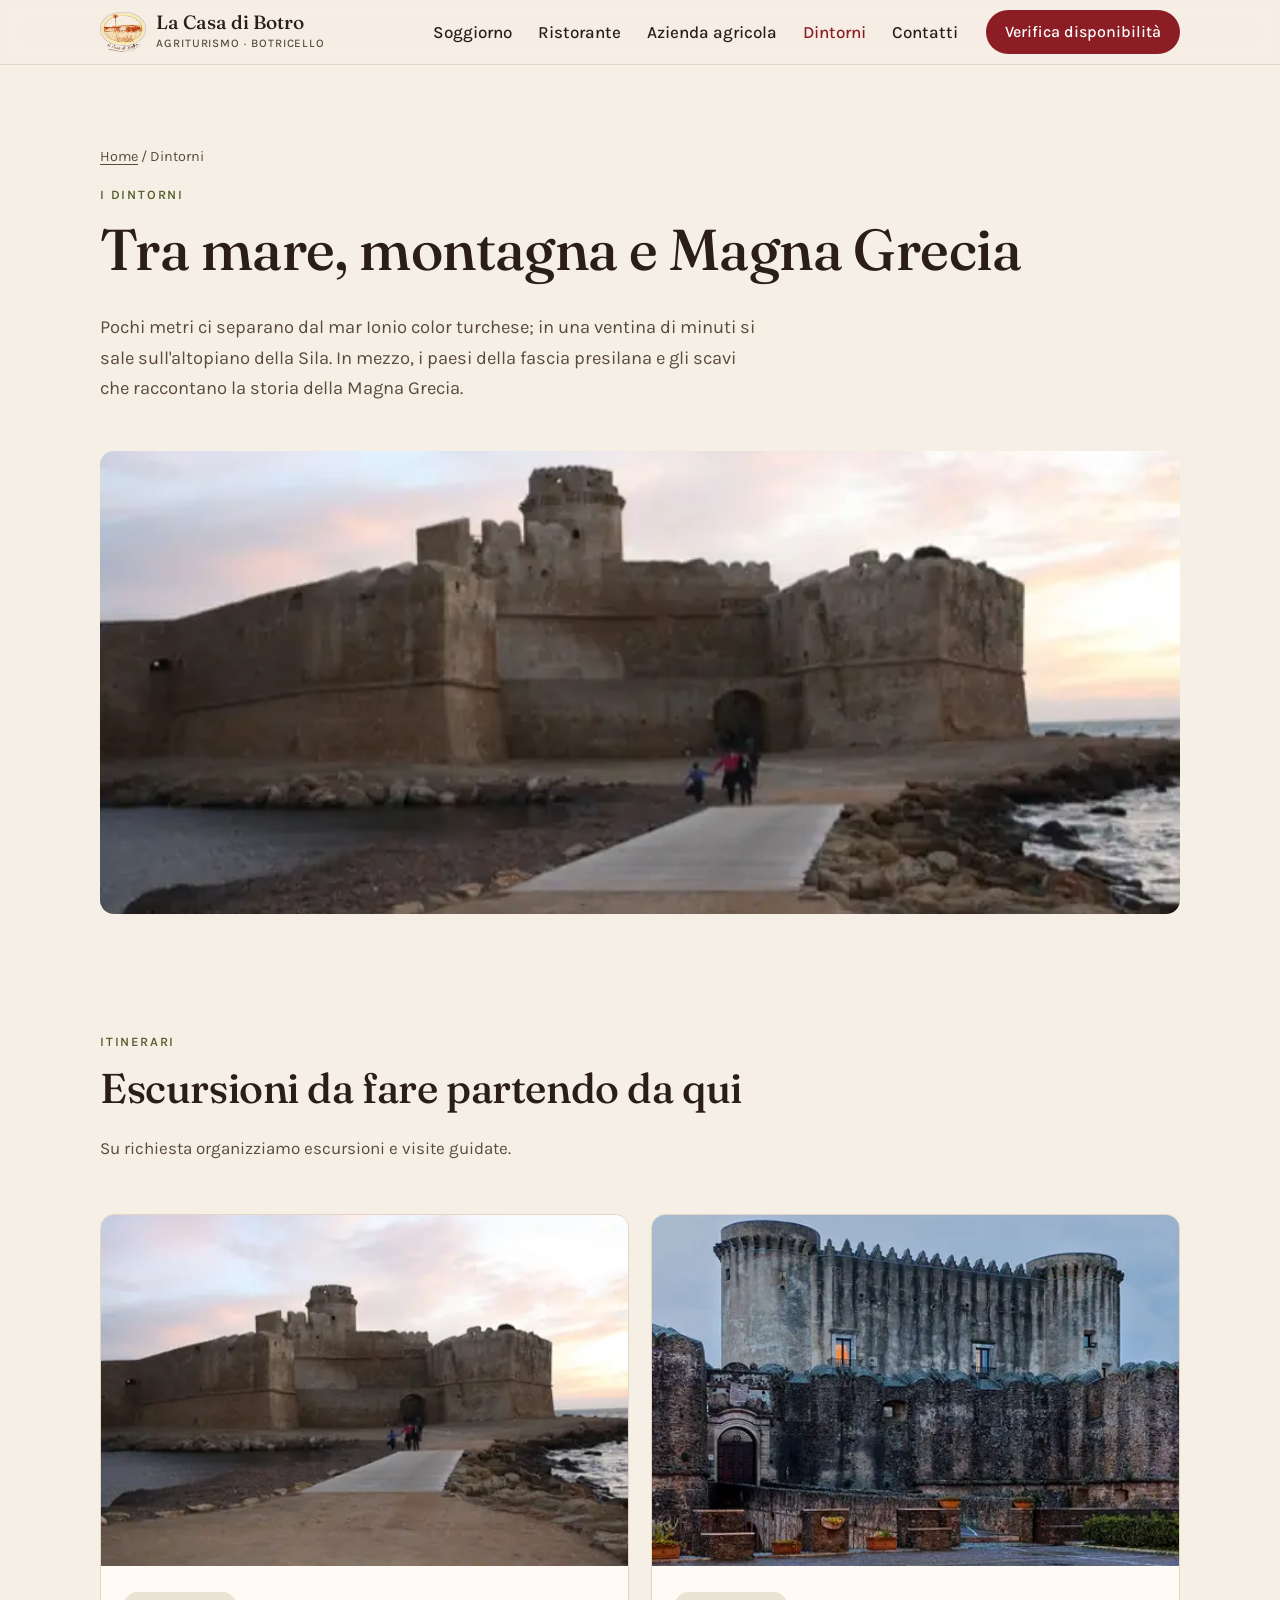
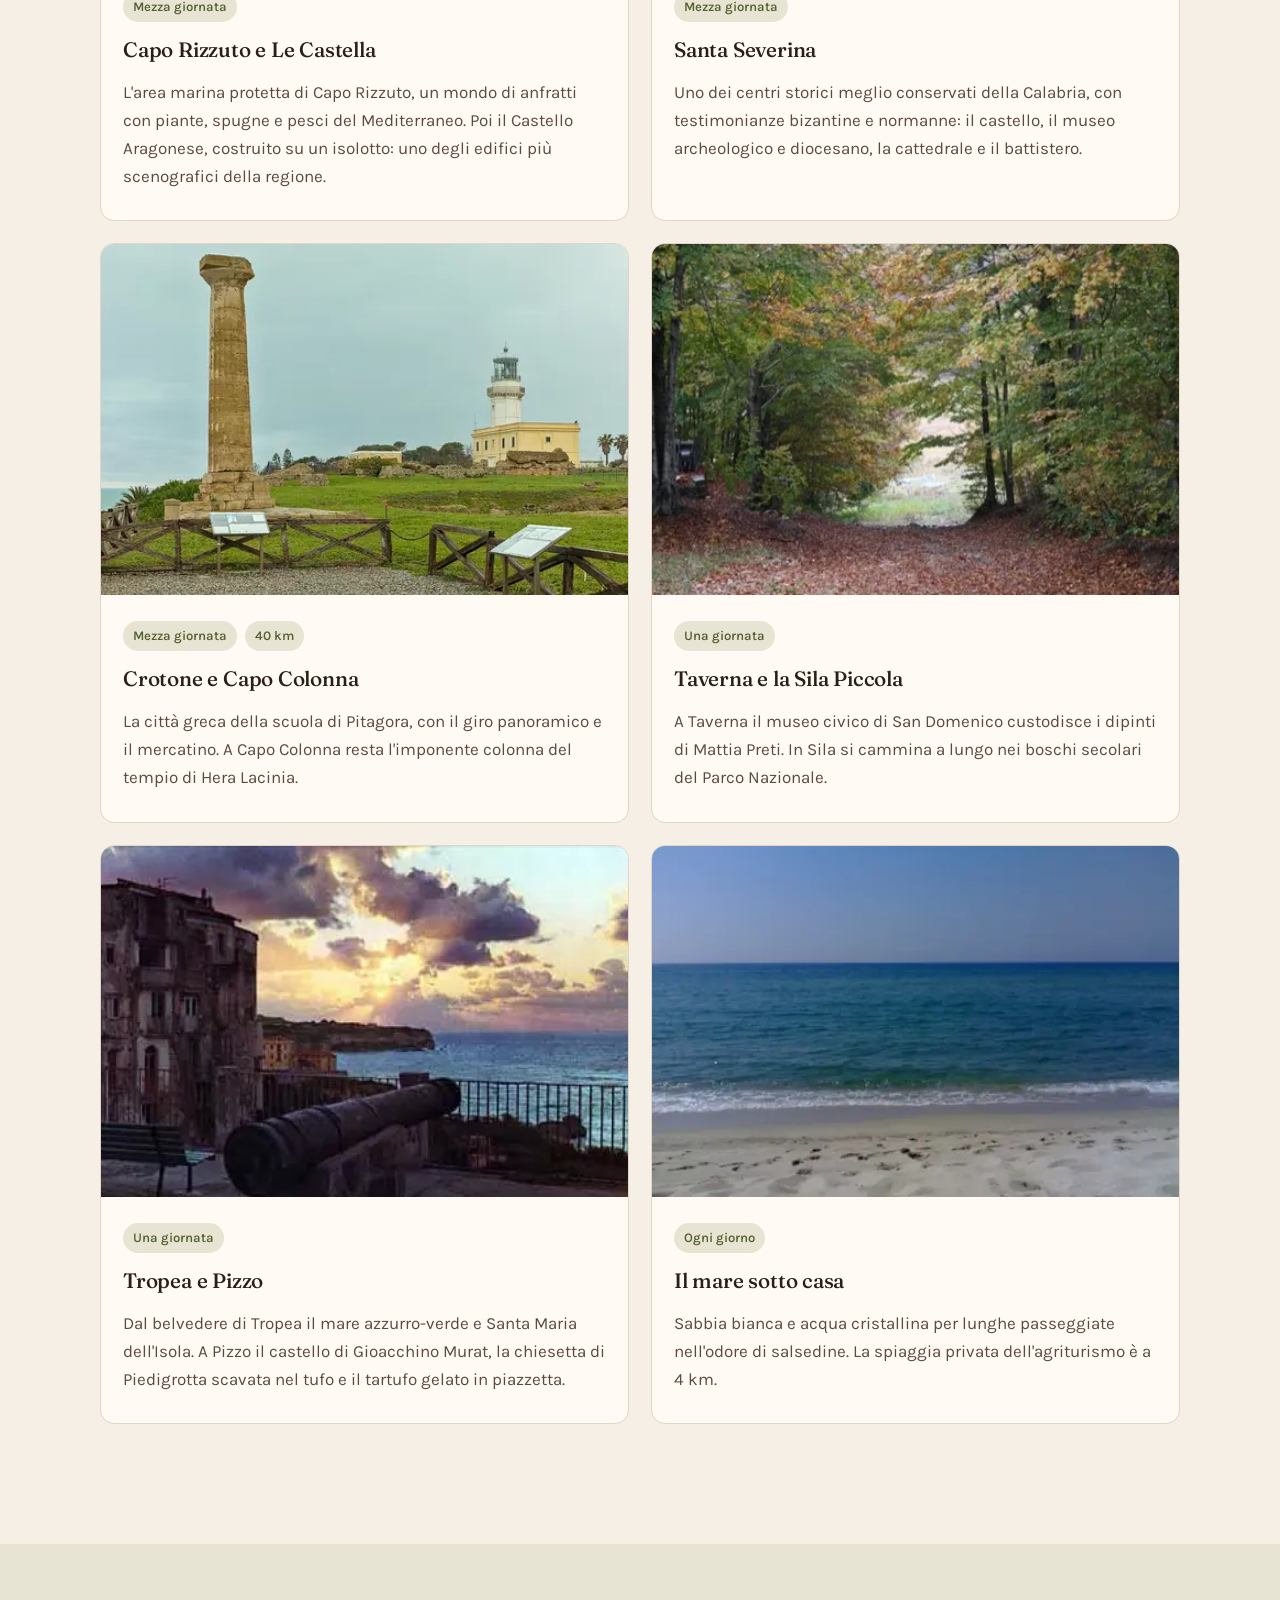
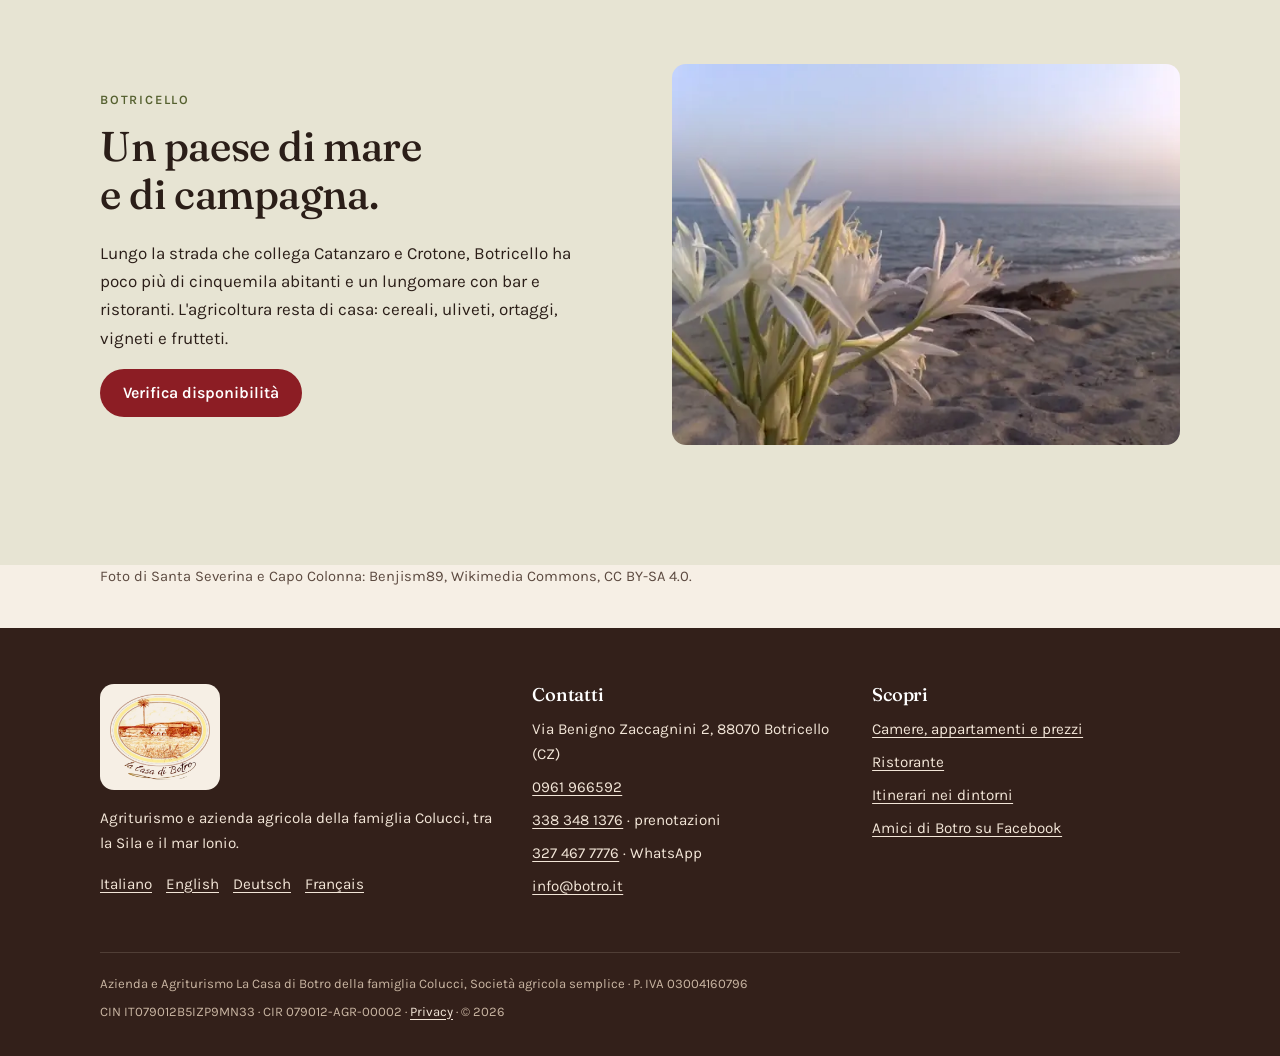
==== dintorni.html @ dc1fc09a "Bozza sito La Casa di Botro Co-Authored-By: Claude Opus 5.5 <noreply@anthropic.com>" ====
<!doctype html>
<html lang="it" class="no-js">
<head>
<meta charset="utf-8">
<meta name="viewport" content="width=device-width, initial-scale=1">
<meta name="robots" content="noindex">
<title>Cosa vedere intorno a Botricello · La Casa di Botro</title>
<meta name="description" content="Itinerari dall'agriturismo La Casa di Botro: Le Castella e Capo Rizzuto, Santa Severina, Crotone e Capo Colonna, Sila Piccola, Tropea e Pizzo.">
<meta name="theme-color" content="#f6efe5">
<link rel="icon" href="favicon.png">
<link rel="preconnect" href="https://fonts.googleapis.com">
<link rel="preconnect" href="https://fonts.gstatic.com" crossorigin>
<link rel="stylesheet" href="https://fonts.googleapis.com/css2?family=Fraunces:opsz,wght@9..144,400;9..144,500&family=Karla:wght@400;500;600&display=swap">
<link rel="stylesheet" href="style.css">
</head>
<body>
<svg width="0" height="0" style="position:absolute" aria-hidden="true">
  <symbol id="i-phone" viewBox="0 0 24 24"><path fill="none" stroke="currentColor" stroke-width="1.8" stroke-linecap="round" stroke-linejoin="round" d="M5 4h4l2 5-2.5 1.5a11 11 0 0 0 5 5L15 13l5 2v4a2 2 0 0 1-2 2A16 16 0 0 1 3 6a2 2 0 0 1 2-2"/></symbol>
  <symbol id="i-wa" viewBox="0 0 24 24"><path fill="currentColor" d="M12 2a10 10 0 0 0-8.6 15.1L2 22l5-1.3A10 10 0 1 0 12 2m0 18.2a8.2 8.2 0 0 1-4.2-1.2l-.3-.2-3 .8.8-2.9-.2-.3A8.2 8.2 0 1 1 12 20.2m4.5-6.1c-.2-.1-1.5-.7-1.7-.8s-.4-.1-.6.1-.7.8-.8 1-.3.2-.5.1a6.7 6.7 0 0 1-3.3-2.9c-.3-.4.3-.4.8-1.4.1-.2 0-.3 0-.5l-.8-1.8c-.2-.5-.4-.4-.6-.4h-.5a1 1 0 0 0-.7.3 3 3 0 0 0-.9 2.2 5.2 5.2 0 0 0 1.1 2.7 11.8 11.8 0 0 0 4.5 4c1.7.7 2.3.8 3.2.6a2.7 2.7 0 0 0 1.8-1.2 2.2 2.2 0 0 0 .1-1.3c0-.1-.2-.2-.4-.3"/></symbol>
  <symbol id="i-cal" viewBox="0 0 24 24"><g fill="none" stroke="currentColor" stroke-width="1.8" stroke-linecap="round"><rect x="3.5" y="5" width="17" height="15.5" rx="2"/><path d="M3.5 10h17M8 3v4M16 3v4"/></g></symbol>
  <symbol id="i-pin" viewBox="0 0 24 24"><g fill="none" stroke="currentColor" stroke-width="1.8"><path d="M12 21s-7-6.2-7-11.5a7 7 0 0 1 14 0C19 14.8 12 21 12 21z"/><circle cx="12" cy="9.5" r="2.5"/></g></symbol>
  <symbol id="i-mail" viewBox="0 0 24 24"><g fill="none" stroke="currentColor" stroke-width="1.8" stroke-linejoin="round"><rect x="3" y="5" width="18" height="14" rx="2"/><path d="m4 7 8 6 8-6"/></g></symbol>
  <symbol id="i-menu" viewBox="0 0 24 24"><path fill="none" stroke="currentColor" stroke-width="1.8" stroke-linecap="round" d="M4 7h16M4 12h16M4 17h16"/></symbol>
</svg>
<a class="skip" href="#main">Vai al contenuto</a>

<header class="site-header">
  <div class="wrap bar">
    <a class="brand" href="index.html">
      <img src="img/logo.webp" alt="" width="46" height="40">
      <span>La Casa di Botro<small>Agriturismo · Botricello</small></span>
    </a>
    <button class="nav-toggle" aria-expanded="false" aria-controls="nav" aria-label="Apri il menu"><svg><use href="#i-menu"/></svg></button>
    <nav class="nav" id="nav" aria-label="Principale">
      <ul>
        <li><a href="soggiorno.html">Soggiorno</a></li>
        <li><a href="tavola.html">Ristorante</a></li>
        <li><a href="index.html#azienda">Azienda agricola</a></li>
        <li><a href="dintorni.html" aria-current="page">Dintorni</a></li>
        <li><a href="index.html#contatti">Contatti</a></li>
      </ul>
      <a class="btn btn-primary" href="index.html#prenota">Verifica disponibilità</a>
    </nav>
  </div>
</header>

<main id="main">
<section class="page-head">
  <div class="wrap">
    <p class="crumbs"><a href="index.html">Home</a> / Dintorni</p>
    <p class="eyebrow">I dintorni</p>
    <h1>Tra mare, montagna e Magna Grecia</h1>
    <p class="lead">Pochi metri ci separano dal mar Ionio color turchese; in una ventina di minuti si sale sull'altopiano della Sila. In mezzo, i paesi della fascia presilana e gli scavi che raccontano la storia della Magna Grecia.</p>
  </div>
</section>

<div class="wrap banner">
  <img src="img/le-castella-s.webp" srcset="img/le-castella-s.webp 480w, img/le-castella.webp 640w" sizes="100vw" width="640" height="426" alt="Il Castello Aragonese di Le Castella costruito su un isolotto" fetchpriority="high">
</div>

<section class="sec">
  <div class="wrap">
    <div class="sec-head reveal">
      <p class="eyebrow">Itinerari</p>
      <h2>Escursioni da fare partendo da qui</h2>
      <p class="muted">Su richiesta organizziamo escursioni e visite guidate.</p>
    </div>
    <div class="cards c2">
      <article class="card reveal" id="capo-rizzuto">
        <img src="img/le-castella-s.webp" width="480" height="320" alt="Castello di Le Castella sul mare" loading="lazy">
        <div class="card-body">
          <ul class="tags"><li>Mezza giornata</li></ul>
          <h3>Capo Rizzuto e Le Castella</h3>
          <p>L'area marina protetta di Capo Rizzuto, un mondo di anfratti con piante, spugne e pesci del Mediterraneo. Poi il Castello Aragonese, costruito su un isolotto: uno degli edifici più scenografici della regione.</p>
        </div>
      </article>
      <article class="card reveal" id="santa-severina">
        <img src="img/santa-severina-s.webp" width="480" height="343" alt="Il castello di Santa Severina sulla rupe" loading="lazy">
        <div class="card-body">
          <ul class="tags"><li>Mezza giornata</li></ul>
          <h3>Santa Severina</h3>
          <p>Uno dei centri storici meglio conservati della Calabria, con testimonianze bizantine e normanne: il castello, il museo archeologico e diocesano, la cattedrale e il battistero.</p>
        </div>
      </article>
      <article class="card reveal" id="crotone">
        <img src="img/capocolonna-s.webp" width="480" height="343" alt="L'unica colonna rimasta del tempio di Hera Lacinia a Capo Colonna e il faro" loading="lazy">
        <div class="card-body">
          <ul class="tags"><li>Mezza giornata</li><li>40 km</li></ul>
          <h3>Crotone e Capo Colonna</h3>
          <p>La città greca della scuola di Pitagora, con il giro panoramico e il mercatino. A Capo Colonna resta l'imponente colonna del tempio di Hera Lacinia.</p>
        </div>
      </article>
      <article class="card reveal" id="sila">
        <img src="img/sila-s.webp" width="480" height="319" alt="Sentiero nel bosco della Sila" loading="lazy">
        <div class="card-body">
          <ul class="tags"><li>Una giornata</li></ul>
          <h3>Taverna e la Sila Piccola</h3>
          <p>A Taverna il museo civico di San Domenico custodisce i dipinti di Mattia Preti. In Sila si cammina a lungo nei boschi secolari del Parco Nazionale.</p>
        </div>
      </article>
      <article class="card reveal" id="tropea">
        <img src="img/tropea.webp" width="412" height="269" alt="Il belvedere di Tropea al tramonto con un vecchio cannone" loading="lazy">
        <div class="card-body">
          <ul class="tags"><li>Una giornata</li></ul>
          <h3>Tropea e Pizzo</h3>
          <p>Dal belvedere di Tropea il mare azzurro-verde e Santa Maria dell'Isola. A Pizzo il castello di Gioacchino Murat, la chiesetta di Piedigrotta scavata nel tufo e il tartufo gelato in piazzetta.</p>
        </div>
      </article>
      <article class="card reveal" id="mare">
        <img src="img/mare-s.webp" width="480" height="360" alt="Il mar Ionio limpido davanti alla spiaggia" loading="lazy">
        <div class="card-body">
          <ul class="tags"><li>Ogni giorno</li></ul>
          <h3>Il mare sotto casa</h3>
          <p>Sabbia bianca e acqua cristallina per lunghe passeggiate nell'odore di salsedine. La spiaggia privata dell'agriturismo è a 4 km.</p>
        </div>
      </article>
    </div>
  </div>
</section>

<section class="sec sec-olive">
  <div class="wrap split">
    <div class="reveal">
      <p class="eyebrow">Botricello</p>
      <h2>Un paese di mare e di campagna.</h2>
      <p>Lungo la strada che collega Catanzaro e Crotone, Botricello ha poco più di cinquemila abitanti e un lungomare con bar e ristoranti. L'agricoltura resta di casa: cereali, uliveti, ortaggi, vigneti e frutteti.</p>
      <a class="btn btn-primary" href="index.html#prenota">Verifica disponibilità</a>
    </div>
    <div class="photo reveal">
      <img src="img/gigli-s.webp" srcset="img/gigli-s.webp 480w, img/gigli.webp 600w" sizes="(min-width: 860px) 46vw, 100vw" width="600" height="450" alt="Gigli di mare fioriti sulla spiaggia" loading="lazy">
    </div>
  </div>
</section>

<p class="wrap small muted" style="padding-bottom:24px">Foto di Santa Severina e Capo Colonna: Benjism89, Wikimedia Commons, CC BY-SA 4.0.</p>
</main>

<footer class="site-footer">
  <div class="wrap">
    <div class="foot-grid">
      <div>
        <img class="foot-logo" src="img/logo.webp" alt="Logo La Casa di Botro" width="120" height="104" loading="lazy">
        <p>Agriturismo e azienda agricola della famiglia Colucci, tra la Sila e il mar Ionio.</p>
        <p class="lang" aria-label="Lingue"><a href="#" aria-current="true">Italiano</a><a href="#">English</a><a href="#">Deutsch</a><a href="#">Français</a></p>
      </div>
      <div>
        <h2>Contatti</h2>
        <ul>
          <li>Via Benigno Zaccagnini 2, 88070 Botricello (CZ)</li>
          <li><a href="tel:+390961966592">0961 966592</a></li>
          <li><a href="tel:+393383481376">338 348 1376</a> · prenotazioni</li>
          <li><a href="https://wa.me/393274677776">327 467 7776</a> · WhatsApp</li>
          <li><a href="mailto:info@botro.it">info@botro.it</a></li>
        </ul>
      </div>
      <div>
        <h2>Scopri</h2>
        <ul>
          <li><a href="soggiorno.html">Camere, appartamenti e prezzi</a></li>
          <li><a href="tavola.html">Ristorante</a></li>
          <li><a href="dintorni.html">Itinerari nei dintorni</a></li>
          <li><a href="https://www.facebook.com/group.php?gid=57984492668">Amici di Botro su Facebook</a></li>
        </ul>
      </div>
    </div>
    <div class="legal">
      <p>Azienda e Agriturismo La Casa di Botro della famiglia Colucci, Società agricola semplice · P. IVA 03004160796</p>
      <p>CIN IT079012B5IZP9MN33 · CIR 079012-AGR-00002 · <a href="#">Privacy</a> · © <span id="anno">2026</span></p>
    </div>
  </div>
</footer>

<nav class="mbar" aria-label="Azioni rapide">
  <a href="tel:+390961966592"><svg><use href="#i-phone"/></svg>Chiama</a>
  <a href="https://wa.me/393274677776"><svg><use href="#i-wa"/></svg>WhatsApp</a>
  <a class="main" href="index.html#prenota"><svg><use href="#i-cal"/></svg>Prenota</a>
</nav>

<script src="main.js" defer></script>
</body>
</html>
---- style.css ----
/* La Casa di Botro — bozza */
:root {
  --bg: #f6efe5;
  --surface: #fffaf3;
  --ink: #2b1e18;
  --ink-2: #5c4a40;
  --line: #e2d5c5;
  --bordeaux: #8c1d24;
  --bordeaux-d: #6e151b;
  --cotto: #b5562f;
  --rosa: #ecd3c4;
  --oliva: #55602f;
  --oliva-bg: #e7e4d3;
  --notte: #33201a;
  --notte-ink: #f3e6d8;

  --serif: "Fraunces", Georgia, "Times New Roman", serif;
  --sans: "Karla", system-ui, -apple-system, "Segoe UI", sans-serif;

  --r: 6px;
  --r-lg: 14px;
  --wrap: 1160px;
  --gutter: clamp(18px, 5vw, 40px);
  --sec: clamp(64px, 11vw, 120px);
  --shadow: 0 1px 2px rgb(43 30 24 / .06), 0 8px 24px -12px rgb(43 30 24 / .18);
}

*, *::before, *::after { box-sizing: border-box; }
html { -webkit-text-size-adjust: 100%; scroll-behavior: smooth; scroll-padding-top: 76px; }
body {
  margin: 0;
  background: var(--bg);
  color: var(--ink);
  font: 400 1.0625rem/1.65 var(--sans);
  padding-bottom: 72px; /* barra azioni mobile */
}
img { display: block; max-width: 100%; height: auto; }
a { color: var(--bordeaux); text-underline-offset: 3px; }
a:hover { color: var(--bordeaux-d); }
:focus-visible { outline: 3px solid var(--cotto); outline-offset: 3px; border-radius: 3px; }
h1, h2, h3 { font-family: var(--serif); font-weight: 500; line-height: 1.15; margin: 0 0 .5em; letter-spacing: -.01em; font-optical-sizing: auto; text-wrap: balance; }
h1 { font-size: clamp(2.1rem, 6.4vw, 3.6rem); }
h2 { font-size: clamp(1.75rem, 4.6vw, 2.6rem); }
h3 { font-size: 1.3rem; }
p { margin: 0 0 1em; text-wrap: pretty; }
.wrap { width: 100%; max-width: var(--wrap); margin-inline: auto; padding-inline: var(--gutter); }
.skip { position: absolute; left: -999px; top: 8px; background: var(--ink); color: #fff; padding: 10px 14px; z-index: 100; border-radius: var(--r); }
.skip:focus { left: 8px; }
.sr { position: absolute; width: 1px; height: 1px; overflow: hidden; clip: rect(0 0 0 0); white-space: nowrap; }

.eyebrow { font: 600 .8rem/1.3 var(--sans); letter-spacing: .14em; text-transform: uppercase; color: var(--oliva); margin: 0 0 14px; }
.lead { font-size: 1.15rem; color: var(--ink-2); max-width: 36em; }
.muted { color: var(--ink-2); }
.small { font-size: .92rem; }

/* Bottoni */
.btn {
  display: inline-flex; align-items: center; justify-content: center; gap: 10px;
  min-height: 48px; padding: 12px 22px; border-radius: 999px;
  font: 600 1rem/1.2 var(--sans); text-decoration: none; cursor: pointer;
  border: 1.5px solid transparent; transition: background-color .2s, color .2s, border-color .2s;
}
.btn svg { width: 20px; height: 20px; flex: none; }
.btn-primary { background: var(--bordeaux); color: #fff; }
.btn-primary:hover { background: var(--bordeaux-d); color: #fff; }
.btn-ghost { border-color: var(--ink); color: var(--ink); background: transparent; }
.btn-ghost:hover { background: var(--ink); color: var(--surface); }
.btn-light { border-color: var(--notte-ink); color: var(--notte-ink); }
.btn-light:hover { background: var(--notte-ink); color: var(--notte); }
.actions { display: flex; flex-wrap: wrap; gap: 12px; }
.link-arrow { font-weight: 600; text-decoration: none; display: inline-flex; gap: 6px; align-items: center; min-height: 44px; }
.link-arrow::after { content: "→"; transition: transform .2s; }
.link-arrow:hover::after { transform: translateX(3px); }

/* Header */
.site-header { position: sticky; top: 0; z-index: 40; background: rgb(246 239 229 / .94); backdrop-filter: blur(8px); border-bottom: 1px solid var(--line); }
.bar { display: flex; align-items: center; justify-content: space-between; gap: 16px; min-height: 64px; }
.brand { display: flex; align-items: center; gap: 10px; text-decoration: none; color: var(--ink); }
.brand img { width: 46px; height: auto; }
.brand span { font: 500 1.2rem/1 var(--serif); }
.brand small { display: block; font: 500 .72rem/1.2 var(--sans); letter-spacing: .08em; text-transform: uppercase; color: var(--ink-2); margin-top: 4px; }
.nav-toggle { display: inline-flex; align-items: center; justify-content: center; width: 48px; height: 48px; border: 0; background: transparent; color: var(--ink); border-radius: var(--r); cursor: pointer; }
.nav-toggle svg { width: 26px; height: 26px; }
.nav { display: none; }
.nav ul { list-style: none; margin: 0; padding: 0; }
.nav a { color: var(--ink); text-decoration: none; font-weight: 500; white-space: nowrap; }
.nav a[aria-current="page"] { color: var(--bordeaux); }
.nav.open { display: block; position: absolute; left: 0; right: 0; top: 100%; background: var(--surface); border-bottom: 1px solid var(--line); box-shadow: var(--shadow); padding: 8px var(--gutter) 20px; }
.nav.open li a { display: block; padding: 14px 0; border-bottom: 1px solid var(--line); font-size: 1.1rem; }
.nav.open .btn { margin-top: 16px; width: 100%; }
.nav .btn { color: #fff; }

@media (min-width: 960px) {
  .nav-toggle { display: none; }
  .nav, .nav.open { display: flex; position: static; background: none; border: 0; box-shadow: none; padding: 0; align-items: center; gap: 28px; }
  .nav ul { display: flex; gap: 26px; }
  .nav.open li a { display: inline; padding: 0; border: 0; font-size: 1rem; }
  .nav a:not(.btn):hover { color: var(--bordeaux); }
  .nav .btn, .nav.open .btn { margin: 0; width: auto; min-height: 44px; padding: 10px 18px; }
}

/* Barra azioni mobile */
.mbar { position: fixed; left: 0; right: 0; bottom: 0; z-index: 45; display: grid; grid-template-columns: repeat(3, 1fr); background: var(--surface); border-top: 1px solid var(--line); padding-bottom: env(safe-area-inset-bottom); }
.mbar a { display: flex; flex-direction: column; align-items: center; justify-content: center; gap: 3px; min-height: 60px; text-decoration: none; color: var(--ink); font: 600 .8rem/1 var(--sans); }
.mbar a svg { width: 22px; height: 22px; }
.mbar a.main { background: var(--bordeaux); color: #fff; }
@media (min-width: 960px) { .mbar { display: none; } body { padding-bottom: 0; } }

/* Hero */
.hero { padding-block: clamp(28px, 6vw, 72px) clamp(40px, 7vw, 88px); }
.hero-grid { display: grid; gap: 32px; align-items: center; }
.hero-text p.lead { margin-bottom: 26px; }
.hero-photo { position: relative; margin: 0; }
.hero-photo img { width: 100%; aspect-ratio: 4 / 3; object-fit: cover; border-radius: var(--r-lg); box-shadow: var(--shadow); }
.hero-photo figcaption { font-size: .85rem; color: var(--ink-2); margin-top: 10px; }
.rating { display: flex; align-items: center; gap: 10px; margin-top: 22px; font-size: .95rem; color: var(--ink-2); }
.rating img { width: 34px; }
@media (min-width: 860px) {
  .hero-grid { grid-template-columns: 1.05fr 1fr; gap: 56px; }
}

.facts { display: grid; grid-template-columns: repeat(2, 1fr); border-top: 1px solid var(--line); border-bottom: 1px solid var(--line); margin-top: clamp(36px, 6vw, 64px); }
.facts div { padding: 18px 8px; text-align: center; }
.facts div + div { border-left: 1px solid var(--line); }
.facts div:nth-child(3) { border-left: 0; }
.facts div:nth-child(n+3) { border-top: 1px solid var(--line); }
.facts strong { display: block; font: 500 1.6rem/1.1 var(--serif); color: var(--bordeaux); }
.facts span { font-size: .9rem; color: var(--ink-2); }
@media (min-width: 760px) {
  .facts { grid-template-columns: repeat(4, 1fr); }
  .facts div:nth-child(3) { border-left: 1px solid var(--line); }
  .facts div:nth-child(n+3) { border-top: 0; }
}

/* Sezioni */
.sec { padding-block: var(--sec); }
.sec-alt { background: var(--surface); }
.sec-olive { background: var(--oliva-bg); }
.sec-dark { background: var(--notte); color: var(--notte-ink); }
.sec-dark .eyebrow { color: #d9b48f; }
.sec-dark .muted, .sec-dark .lead { color: #d8c6b4; }
.sec-dark a:not(.btn) { color: #f2c9a6; }
.sec-head { max-width: 680px; margin-bottom: clamp(32px, 5vw, 52px); }

.split { display: grid; gap: 36px; align-items: center; }
@media (min-width: 860px) {
  .split { grid-template-columns: 1fr 1fr; gap: 64px; }
  .split.rev > :first-child { order: 2; }
}
.photo { border-radius: var(--r-lg); overflow: hidden; background: var(--rosa); }
.photo img { width: 100%; height: 100%; object-fit: cover; }

/* Prima / oggi */
.then-now { display: grid; grid-template-columns: 1fr 1fr; gap: 12px; }
.then-now figure { margin: 0; }
.then-now img { aspect-ratio: 3 / 4; object-fit: cover; border-radius: var(--r-lg); width: 100%; }
.then-now figure:first-child img { filter: sepia(.25); }
.then-now figcaption { font-size: .85rem; color: var(--ink-2); margin-top: 8px; }

/* Card */
.cards { display: grid; gap: 22px; }
@media (min-width: 700px) { .cards.c2 { grid-template-columns: 1fr 1fr; } .cards.c3, .cards.c4 { grid-template-columns: 1fr 1fr; } }
@media (min-width: 1000px) { .cards.c3 { grid-template-columns: repeat(3, 1fr); } .cards.c4 { grid-template-columns: repeat(4, 1fr); } }
.card { background: var(--surface); border: 1px solid var(--line); border-radius: var(--r-lg); overflow: hidden; display: flex; flex-direction: column; }
.sec-alt .card { background: var(--bg); }
.card img { aspect-ratio: 3 / 2; object-fit: cover; width: 100%; }
.card-body { padding: 22px; display: flex; flex-direction: column; gap: 6px; flex: 1; }
.card-body p { margin: 0 0 8px; color: var(--ink-2); }
.card-body .link-arrow { margin-top: auto; }
.price { font: 500 1.05rem/1.3 var(--sans); color: var(--ink); }
.price b { font: 500 1.5rem/1 var(--serif); color: var(--bordeaux); }
.tags { display: flex; flex-wrap: wrap; gap: 8px; list-style: none; padding: 0; margin: 4px 0 10px; }
.tags li { font-size: .82rem; padding: 4px 10px; border-radius: 999px; background: var(--oliva-bg); color: var(--oliva); font-weight: 600; }

/* Duo foto */
.duo { display: grid; grid-template-columns: 1.3fr 1fr; gap: 12px; }
.duo img { width: 100%; height: 100%; aspect-ratio: 4 / 5; object-fit: cover; border-radius: var(--r-lg); }
.duo img:last-child { margin-top: 40px; aspect-ratio: 3 / 4; height: auto; }

/* Elenchi */
.ticks { list-style: none; padding: 0; margin: 0 0 24px; display: grid; gap: 10px; }
.ticks li { padding-left: 30px; position: relative; }
.ticks li::before { content: ""; position: absolute; left: 0; top: .5em; width: 16px; height: 9px; border-left: 2px solid var(--oliva); border-bottom: 2px solid var(--oliva); transform: rotate(-45deg); }
.sec-dark .ticks li::before { border-color: #d9b48f; }

.menu-list { list-style: none; padding: 0; margin: 0 0 24px; columns: 1; }
.menu-list li { padding: 10px 0; border-bottom: 1px dashed rgb(243 230 216 / .25); break-inside: avoid; font-family: var(--serif); font-size: 1.08rem; }
@media (min-width: 640px) { .menu-list { columns: 2; column-gap: 36px; } }

.hours { display: grid; gap: 12px; margin: 0 0 26px; }
.hours div { display: flex; justify-content: space-between; gap: 16px; border-bottom: 1px solid rgb(243 230 216 / .2); padding-bottom: 10px; }
.hours dt { font-weight: 600; }
.hours dd { margin: 0; text-align: right; color: #d8c6b4; }

/* Prodotti */
.products { display: grid; gap: 0; border-top: 1px solid rgb(85 96 47 / .25); }
.products div { display: flex; justify-content: space-between; align-items: baseline; gap: 16px; padding: 13px 0; border-bottom: 1px solid rgb(85 96 47 / .25); }
.products dt { font-weight: 500; }
.products dt small { display: block; color: var(--ink-2); font-size: .85rem; }
.products dd { margin: 0; font: 500 1.1rem/1 var(--serif); white-space: nowrap; }

/* Striscia foto */
.strip { display: grid; grid-template-columns: repeat(2, 1fr); gap: 10px; margin-top: 40px; }
.strip img { aspect-ratio: 1; object-fit: cover; border-radius: var(--r); width: 100%; }
@media (min-width: 760px) { .strip { grid-template-columns: repeat(4, 1fr); } }

/* Prenota */
.book { display: grid; gap: 36px; }
@media (min-width: 900px) { .book { grid-template-columns: .9fr 1.1fr; gap: 64px; align-items: start; } }
.form { background: var(--surface); border: 1px solid var(--line); border-radius: var(--r-lg); padding: clamp(20px, 4vw, 34px); box-shadow: var(--shadow); }
.form .row { display: grid; gap: 16px; }
@media (min-width: 560px) { .form .row.r2 { grid-template-columns: 1fr 1fr; } }
.field { display: flex; flex-direction: column; gap: 6px; margin-bottom: 16px; }
.field label, .field legend { font-weight: 600; font-size: .95rem; }
.field input, .field select, .field textarea {
  font: inherit; color: var(--ink); background: #fff; border: 1.5px solid #cbb9a6; border-radius: var(--r);
  min-height: 48px; padding: 10px 12px; width: 100%;
}
.field textarea { min-height: 96px; resize: vertical; }
.field input:focus, .field select:focus, .field textarea:focus { border-color: var(--bordeaux); outline: 2px solid rgb(140 29 36 / .2); outline-offset: 0; }
.field .hint { font-size: .85rem; color: var(--ink-2); }
fieldset.field { border: 0; padding: 0; margin: 0 0 16px; }
.seg { display: flex; flex-wrap: wrap; gap: 8px; }
.seg label { position: relative; }
.seg input { position: absolute; opacity: 0; inset: 0; }
.seg span { display: inline-flex; align-items: center; min-height: 44px; padding: 8px 16px; border: 1.5px solid #cbb9a6; border-radius: 999px; cursor: pointer; font-weight: 500; background: #fff; }
.seg input:checked + span { background: var(--ink); color: #fff; border-color: var(--ink); }
.seg input:focus-visible + span { outline: 3px solid var(--cotto); outline-offset: 2px; }
.form .btn { width: 100%; margin-top: 6px; }
.form-note { font-size: .85rem; color: var(--ink-2); margin: 12px 0 0; }
.form-ok { display: none; padding: 16px; border-radius: var(--r); background: var(--oliva-bg); color: var(--ink); margin-top: 16px; }
.form-ok.show { display: block; }

.contact-list { list-style: none; padding: 0; margin: 0 0 24px; display: grid; gap: 4px; }
.contact-list a, .contact-list span.item { display: flex; align-items: center; gap: 14px; min-height: 52px; text-decoration: none; color: var(--ink); padding: 6px 0; }
.contact-list svg { width: 22px; height: 22px; color: var(--bordeaux); flex: none; }
.contact-list small { display: block; color: var(--ink-2); font-size: .85rem; }

/* Mappa */
.map { border-radius: var(--r-lg); overflow: hidden; border: 1px solid var(--line); background: var(--oliva-bg); aspect-ratio: 4 / 3; }
.map iframe { width: 100%; height: 100%; border: 0; display: block; }
.how { display: grid; gap: 18px; }
.how h3 { font-size: 1.1rem; margin-bottom: 4px; }
.how p { margin: 0; color: var(--ink-2); }

/* Tabelle prezzi */
.table-wrap { overflow-x: auto; border: 1px solid var(--line); border-radius: var(--r-lg); background: var(--surface); }
table { width: 100%; border-collapse: collapse; min-width: 480px; }
th, td { padding: 14px 16px; text-align: left; border-bottom: 1px solid var(--line); }
thead th { font-size: .85rem; text-transform: uppercase; letter-spacing: .06em; color: var(--ink-2); font-weight: 600; background: var(--bg); }
td:not(:first-child), th:not(:first-child) { text-align: right; white-space: nowrap; }
tbody tr:last-child td { border-bottom: 0; }
td:first-child { font-weight: 600; }
td small { display: block; font-weight: 400; color: var(--ink-2); }

/* Page head interne */
.page-head { padding-block: clamp(36px, 7vw, 80px) clamp(28px, 5vw, 48px); }
.page-head .lead { margin-bottom: 0; }
.crumbs { font-size: .9rem; margin-bottom: 18px; color: var(--ink-2); }
.crumbs a { color: var(--ink-2); }
.banner img { width: 100%; aspect-ratio: 21 / 9; object-fit: cover; border-radius: var(--r-lg); }
@media (max-width: 640px) { .banner img { aspect-ratio: 4 / 3; } }

.gallery { display: grid; grid-template-columns: repeat(2, 1fr); gap: 10px; }
.gallery img { width: 100%; aspect-ratio: 4 / 3; object-fit: cover; border-radius: var(--r); }
@media (min-width: 760px) { .gallery { grid-template-columns: repeat(3, 1fr); } }

.note { border-left: 3px solid var(--cotto); padding: 6px 0 6px 18px; color: var(--ink-2); }

/* Footer */
.site-footer { background: var(--notte); color: var(--notte-ink); padding-block: 56px 28px; font-size: .95rem; }
.site-footer a { color: var(--notte-ink); }
.foot-grid { display: grid; gap: 32px; }
@media (min-width: 800px) { .foot-grid { grid-template-columns: 1.3fr 1fr 1fr; } }
.site-footer h2 { font-size: 1.15rem; margin-bottom: 12px; color: #fff; }
.site-footer ul { list-style: none; margin: 0; padding: 0; display: grid; gap: 8px; }
.foot-logo { width: 120px; background: var(--bg); border-radius: var(--r-lg); padding: 10px; margin-bottom: 16px; }
.legal { border-top: 1px solid rgb(243 230 216 / .15); margin-top: 40px; padding-top: 20px; font-size: .82rem; color: #c9b5a2; }
.legal p { margin: 0 0 6px; }
.lang { display: flex; gap: 14px; margin-top: 10px; }

/* Movimento */
.reveal { opacity: 0; transform: translateY(12px); transition: opacity .5s ease-out, transform .5s ease-out; }
.reveal.in { opacity: 1; transform: none; }
.no-js .reveal { opacity: 1; transform: none; }
@media (prefers-reduced-motion: reduce) {
  html { scroll-behavior: auto; }
  .reveal { opacity: 1; transform: none; transition: none; }
}
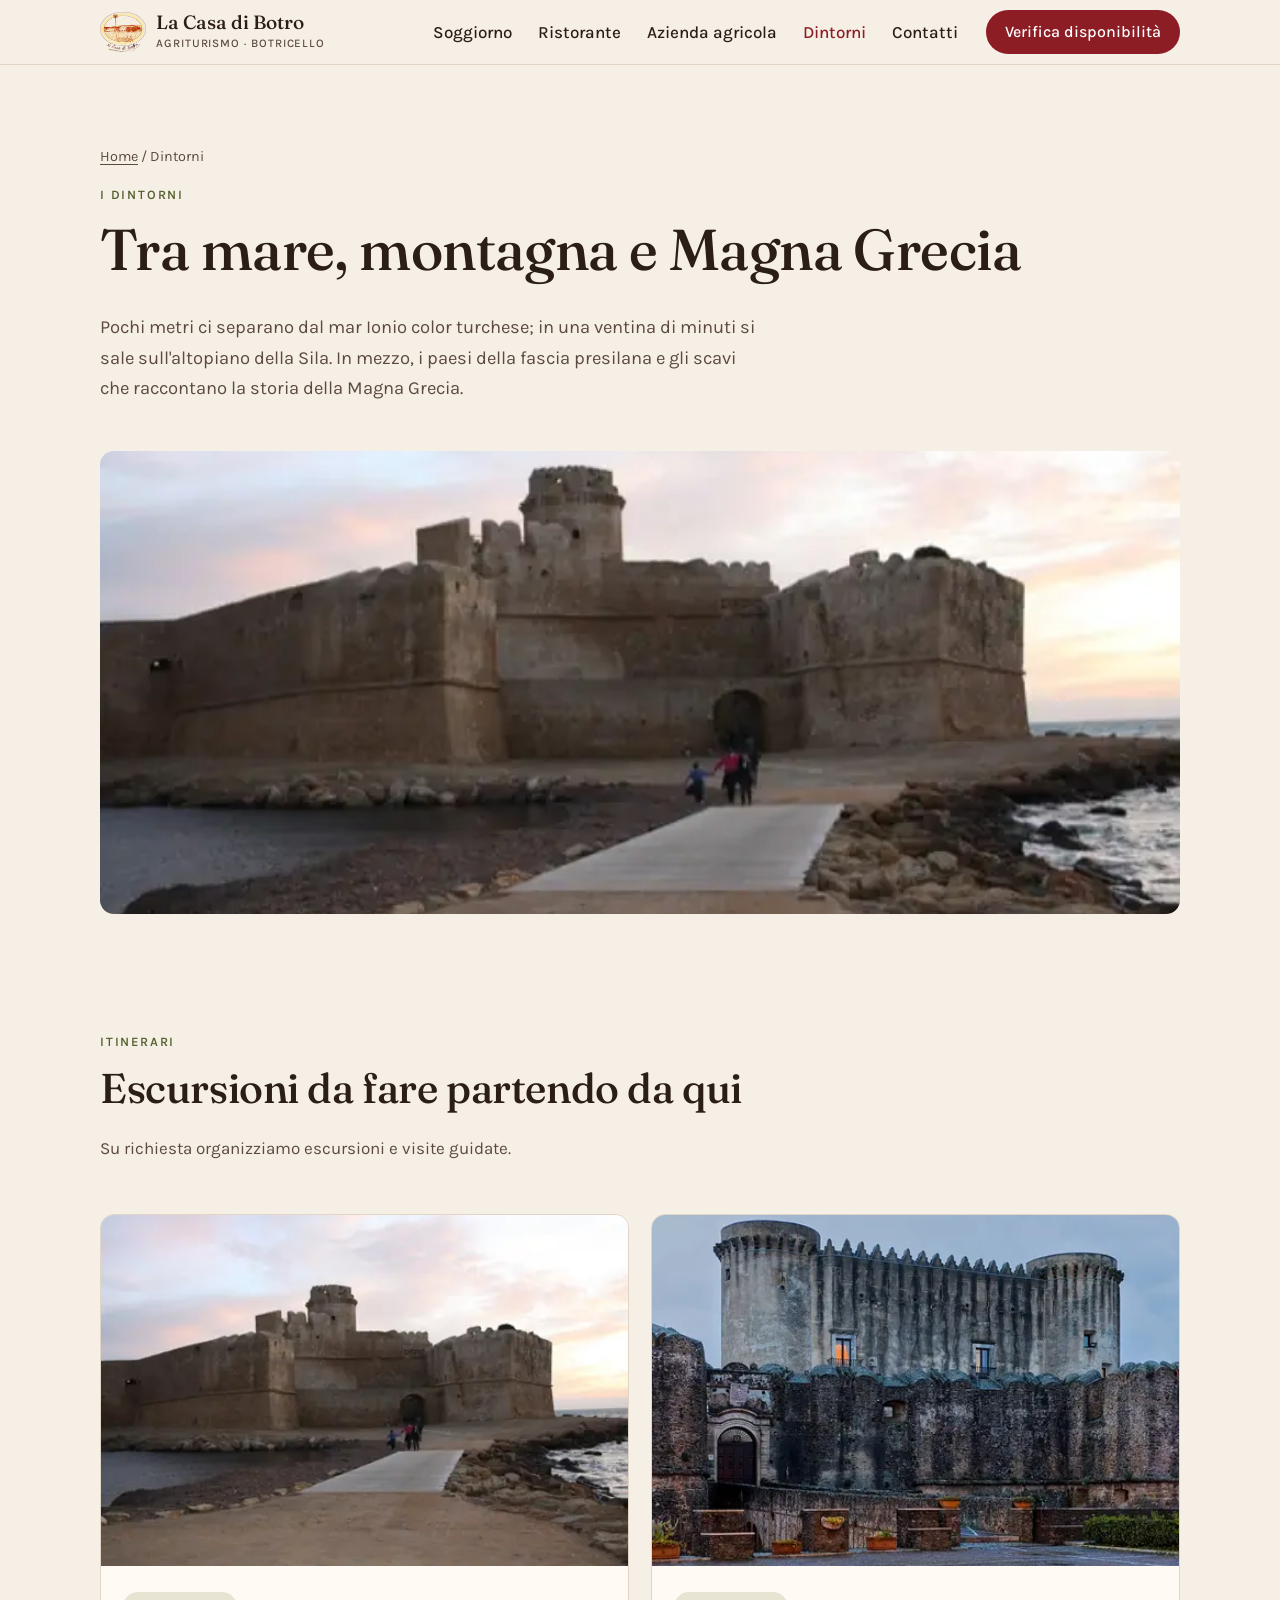
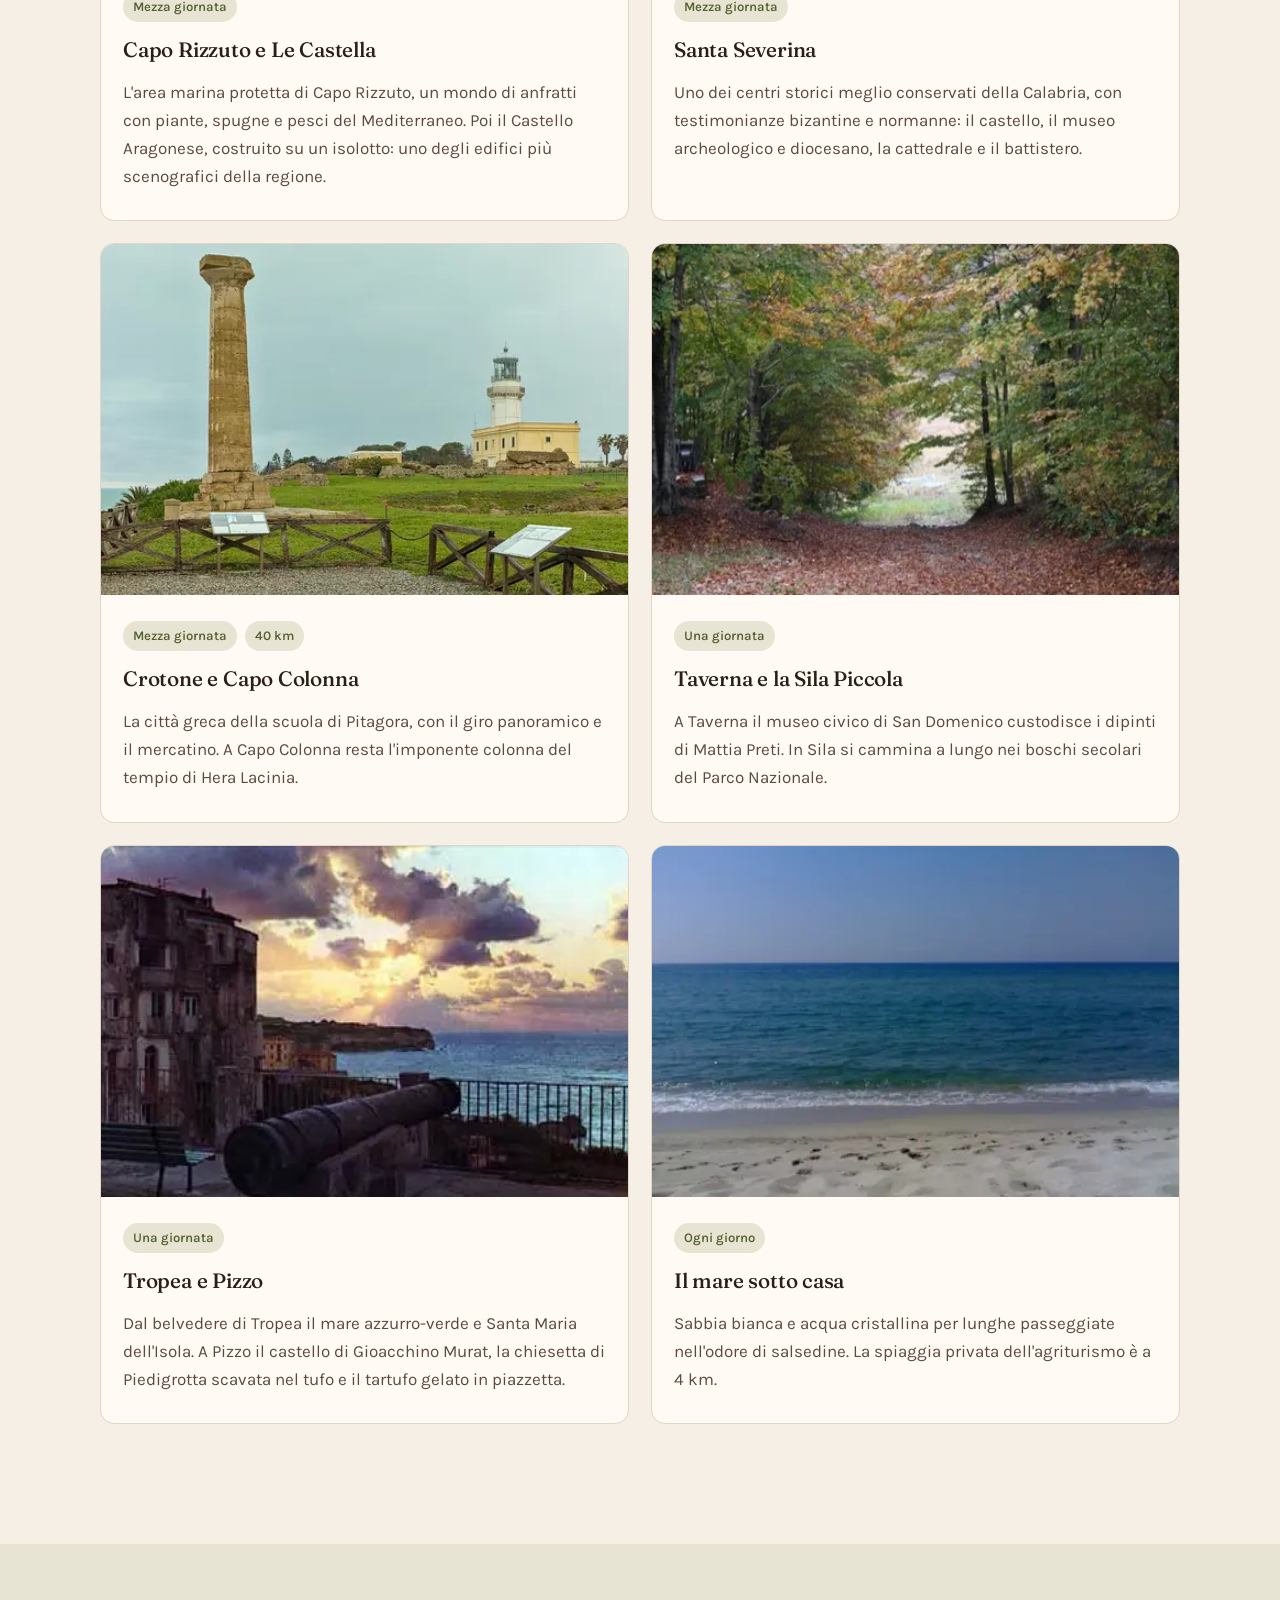
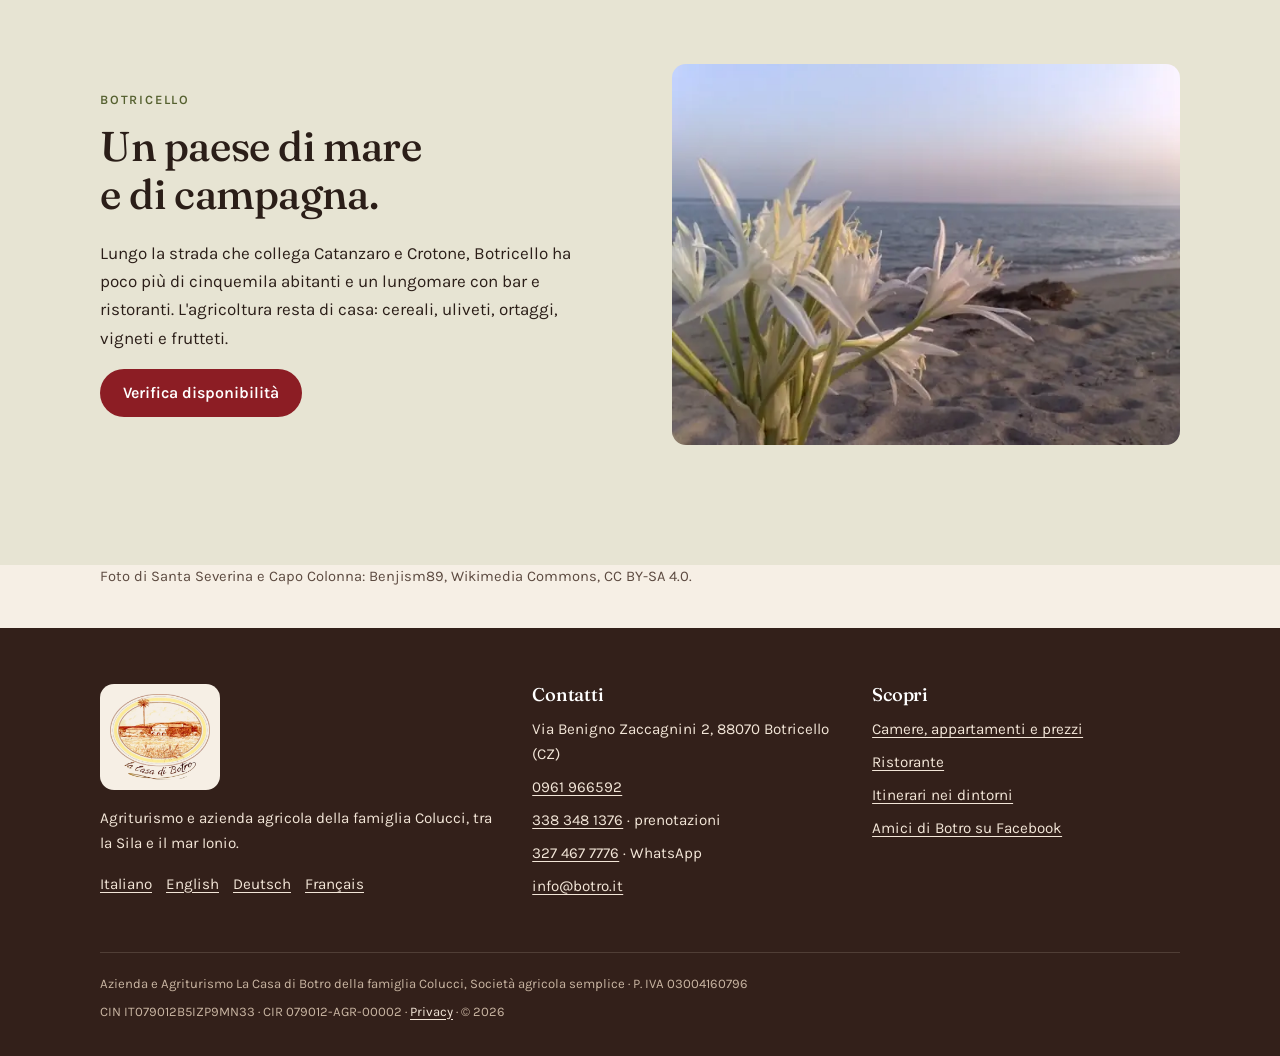
==== commit 17848ae6: "Header mobile, menu a tutto schermo, SEO e GEO Co-Authored-By: Claude Opus 5.5 <noreply@anthropic.co" ====
--- a/dintorni.html
+++ b/dintorni.html
@@ -6,6 +6,24 @@
 <meta name="robots" content="noindex">
 <title>Cosa vedere intorno a Botricello · La Casa di Botro</title>
 <meta name="description" content="Itinerari dall'agriturismo La Casa di Botro: Le Castella e Capo Rizzuto, Santa Severina, Crotone e Capo Colonna, Sila Piccola, Tropea e Pizzo.">
+<!--seo-->
+<link rel="canonical" href="https://fraspin02.github.io/la-casa-di-botro-bozza/dintorni.html">
+<meta property="og:type" content="website">
+<meta property="og:locale" content="it_IT">
+<meta property="og:site_name" content="La Casa di Botro">
+<meta property="og:title" content="Cosa vedere intorno a Botricello · La Casa di Botro">
+<meta property="og:description" content="Itinerari dall'agriturismo La Casa di Botro: Le Castella e Capo Rizzuto, Santa Severina, Crotone e Capo Colonna, Sila Piccola, Tropea e Pizzo.">
+<meta property="og:url" content="https://fraspin02.github.io/la-casa-di-botro-bozza/dintorni.html">
+<meta property="og:image" content="https://fraspin02.github.io/la-casa-di-botro-bozza/img/og.jpg">
+<meta property="og:image:width" content="1200">
+<meta property="og:image:height" content="630">
+<meta property="og:image:alt" content="La casa padronale della Casa di Botro a Botricello">
+<meta name="twitter:card" content="summary_large_image">
+<meta name="geo.region" content="IT-CZ">
+<meta name="geo.placename" content="Botricello">
+<meta name="geo.position" content="38.93079;16.85526">
+<meta name="ICBM" content="38.93079, 16.85526">
+<!--/seo-->
 <meta name="theme-color" content="#f6efe5">
 <link rel="icon" href="favicon.png">
 <link rel="preconnect" href="https://fonts.googleapis.com">
@@ -21,16 +39,19 @@
   <symbol id="i-pin" viewBox="0 0 24 24"><g fill="none" stroke="currentColor" stroke-width="1.8"><path d="M12 21s-7-6.2-7-11.5a7 7 0 0 1 14 0C19 14.8 12 21 12 21z"/><circle cx="12" cy="9.5" r="2.5"/></g></symbol>
   <symbol id="i-mail" viewBox="0 0 24 24"><g fill="none" stroke="currentColor" stroke-width="1.8" stroke-linejoin="round"><rect x="3" y="5" width="18" height="14" rx="2"/><path d="m4 7 8 6 8-6"/></g></symbol>
   <symbol id="i-menu" viewBox="0 0 24 24"><path fill="none" stroke="currentColor" stroke-width="1.8" stroke-linecap="round" d="M4 7h16M4 12h16M4 17h16"/></symbol>
+  <symbol id="i-award" viewBox="0 0 24 24"><g fill="none" stroke="currentColor" stroke-width="1.8" stroke-linejoin="round"><circle cx="12" cy="9" r="6"/><path d="m8.5 13.8-1.5 7.2 5-2.5 5 2.5-1.5-7.2"/></g></symbol>
+  <symbol id="i-close"viewBox="0 0 24 24"><path fill="none" stroke="currentColor" stroke-width="1.8" stroke-linecap="round" d="M6 6l12 12M18 6 6 18"/></symbol>
 </svg>
 <a class="skip" href="#main">Vai al contenuto</a>
 
 <header class="site-header">
   <div class="wrap bar">
+    <button class="nav-toggle" aria-expanded="false" aria-controls="nav" aria-label="Apri il menu"><svg class="i-open"><use href="#i-menu"/></svg><svg class="i-close"><use href="#i-close"/></svg></button>
     <a class="brand" href="index.html">
       <img src="img/logo.webp" alt="" width="46" height="40">
       <span>La Casa di Botro<small>Agriturismo · Botricello</small></span>
     </a>
-    <button class="nav-toggle" aria-expanded="false" aria-controls="nav" aria-label="Apri il menu"><svg><use href="#i-menu"/></svg></button>
+    <a class="head-call" href="tel:+390961966592" aria-label="Chiama 0961 966592"><svg><use href="#i-phone"/></svg></a>
     <nav class="nav" id="nav" aria-label="Principale">
       <ul>
         <li><a href="soggiorno.html">Soggiorno</a></li>
@@ -40,11 +61,17 @@
         <li><a href="index.html#contatti">Contatti</a></li>
       </ul>
       <a class="btn btn-primary" href="index.html#prenota">Verifica disponibilità</a>
+      <div class="nav-contacts">
+        <a href="tel:+390961966592"><svg><use href="#i-phone"/></svg>0961 966592</a>
+        <a href="https://wa.me/393274677776"><svg><use href="#i-wa"/></svg>WhatsApp 327 467 7776</a>
+        <a href="https://www.google.com/maps/dir/?api=1&amp;destination=38.93079,16.85526"><svg><use href="#i-pin"/></svg>Via B. Zaccagnini 2, Botricello</a>
+      </div>
     </nav>
   </div>
 </header>
 
 <main id="main">
+<script type="application/ld+json">{"@context": "https://schema.org", "@type": "BreadcrumbList", "itemListElement": [{"@type": "ListItem", "position": 1, "name": "Home", "item": "https://fraspin02.github.io/la-casa-di-botro-bozza/"}, {"@type": "ListItem", "position": 2, "name": "Dintorni", "item": "https://fraspin02.github.io/la-casa-di-botro-bozza/dintorni.html"}]}</script>
 <section class="page-head">
   <div class="wrap">
     <p class="crumbs"><a href="index.html">Home</a> / Dintorni</p>
@@ -170,12 +197,6 @@
   </div>
 </footer>
 
-<nav class="mbar" aria-label="Azioni rapide">
-  <a href="tel:+390961966592"><svg><use href="#i-phone"/></svg>Chiama</a>
-  <a href="https://wa.me/393274677776"><svg><use href="#i-wa"/></svg>WhatsApp</a>
-  <a class="main" href="index.html#prenota"><svg><use href="#i-cal"/></svg>Prenota</a>
-</nav>
-
 <script src="main.js" defer></script>
 </body>
 </html>
--- a/style.css
+++ b/style.css
@@ -32,7 +32,6 @@
   background: var(--bg);
   color: var(--ink);
   font: 400 1.0625rem/1.65 var(--sans);
-  padding-bottom: 72px; /* barra azioni mobile */
 }
 img { display: block; max-width: 100%; height: auto; }
 a { color: var(--bordeaux); text-underline-offset: 3px; }
@@ -73,38 +72,64 @@
 .link-arrow:hover::after { transform: translateX(3px); }
 
 /* Header */
-.site-header { position: sticky; top: 0; z-index: 40; background: rgb(246 239 229 / .94); backdrop-filter: blur(8px); border-bottom: 1px solid var(--line); }
-.bar { display: flex; align-items: center; justify-content: space-between; gap: 16px; min-height: 64px; }
+/* niente backdrop-filter: renderebbe l'header il riferimento del menu fisso a tutto schermo */
+.site-header { position: sticky; top: 0; z-index: 50; background: var(--bg); border-bottom: 1px solid var(--line); }
+.bar { display: grid; grid-template-columns: 48px 1fr 48px; align-items: center; gap: 8px; min-height: 64px; }
+.bar .nav-toggle { grid-column: 1; grid-row: 1; justify-self: start; margin-left: -8px; }
+.bar .brand { grid-column: 2; grid-row: 1; justify-self: center; }
+.head-call { grid-column: 3; grid-row: 1; justify-self: end; margin-right: -8px; display: inline-flex; align-items: center; justify-content: center; width: 48px; height: 48px; border-radius: var(--r); color: var(--bordeaux); }
+.head-call svg { width: 24px; height: 24px; }
 .brand { display: flex; align-items: center; gap: 10px; text-decoration: none; color: var(--ink); }
 .brand img { width: 46px; height: auto; }
 .brand span { font: 500 1.2rem/1 var(--serif); }
 .brand small { display: block; font: 500 .72rem/1.2 var(--sans); letter-spacing: .08em; text-transform: uppercase; color: var(--ink-2); margin-top: 4px; }
 .nav-toggle { display: inline-flex; align-items: center; justify-content: center; width: 48px; height: 48px; border: 0; background: transparent; color: var(--ink); border-radius: var(--r); cursor: pointer; }
 .nav-toggle svg { width: 26px; height: 26px; }
+.nav-toggle .i-close, .nav-toggle[aria-expanded="true"] .i-open { display: none; }
+.nav-toggle[aria-expanded="true"] .i-close { display: block; }
 .nav { display: none; }
 .nav ul { list-style: none; margin: 0; padding: 0; }
 .nav a { color: var(--ink); text-decoration: none; font-weight: 500; white-space: nowrap; }
 .nav a[aria-current="page"] { color: var(--bordeaux); }
-.nav.open { display: block; position: absolute; left: 0; right: 0; top: 100%; background: var(--surface); border-bottom: 1px solid var(--line); box-shadow: var(--shadow); padding: 8px var(--gutter) 20px; }
-.nav.open li a { display: block; padding: 14px 0; border-bottom: 1px solid var(--line); font-size: 1.1rem; }
-.nav.open .btn { margin-top: 16px; width: 100%; }
+/* Menu mobile a tutto schermo: sotto logo e pulsante, sopra la pagina */
+.nav.open {
+  display: flex; flex-direction: column; position: fixed; inset: 0; z-index: -1;
+  background: var(--bg); overflow-y: auto; overscroll-behavior: contain;
+  padding: 96px var(--gutter) calc(32px + env(safe-area-inset-bottom));
+  animation: nav-in .22s ease-out;
+}
+.nav.open ul { border-top: 1px solid var(--line); }
+.nav.open li a { display: block; padding: 18px 0; border-bottom: 1px solid var(--line); font: 500 1.7rem/1.2 var(--serif); }
+.nav.open .btn { margin-top: 28px; width: 100%; }
+.nav-contacts { display: none; }
+.nav.open .nav-contacts { display: grid; gap: 12px; margin-top: auto; padding-top: 32px; }
+.nav-contacts a { display: flex; align-items: center; gap: 12px; min-height: 44px; color: var(--ink); text-decoration: none; font-weight: 500; }
+.nav-contacts svg { width: 22px; height: 22px; color: var(--bordeaux); }
 .nav .btn { color: #fff; }
+html.menu-open { overflow: hidden; }
+@keyframes nav-in { from { opacity: 0; } to { opacity: 1; } }
+@media (prefers-reduced-motion: reduce) { .nav.open { animation: none; } }
 
 @media (min-width: 960px) {
-  .nav-toggle { display: none; }
-  .nav, .nav.open { display: flex; position: static; background: none; border: 0; box-shadow: none; padding: 0; align-items: center; gap: 28px; }
+  .bar { display: flex; justify-content: space-between; gap: 16px; }
+  .nav-toggle, .head-call { display: none; }
+  .nav, .nav.open { display: flex; flex-direction: row; position: static; z-index: auto; background: none; border: 0; box-shadow: none; padding: 0; align-items: center; gap: 28px; animation: none; overflow: visible; }
+  .nav.open ul { border: 0; }
+  .nav.open .nav-contacts { display: none; }
   .nav ul { display: flex; gap: 26px; }
-  .nav.open li a { display: inline; padding: 0; border: 0; font-size: 1rem; }
+  .nav.open li a { display: inline; padding: 0; border: 0; font: 500 1rem/1.65 var(--sans); }
   .nav a:not(.btn):hover { color: var(--bordeaux); }
   .nav .btn, .nav.open .btn { margin: 0; width: auto; min-height: 44px; padding: 10px 18px; }
 }
 
-/* Barra azioni mobile */
-.mbar { position: fixed; left: 0; right: 0; bottom: 0; z-index: 45; display: grid; grid-template-columns: repeat(3, 1fr); background: var(--surface); border-top: 1px solid var(--line); padding-bottom: env(safe-area-inset-bottom); }
-.mbar a { display: flex; flex-direction: column; align-items: center; justify-content: center; gap: 3px; min-height: 60px; text-decoration: none; color: var(--ink); font: 600 .8rem/1 var(--sans); }
-.mbar a svg { width: 22px; height: 22px; }
-.mbar a.main { background: var(--bordeaux); color: #fff; }
-@media (min-width: 960px) { .mbar { display: none; } body { padding-bottom: 0; } }
+/* FAQ */
+.faq details { border-bottom: 1px solid var(--line); }
+.faq details:first-child { border-top: 1px solid var(--line); }
+.faq summary { display: flex; justify-content: space-between; align-items: center; gap: 16px; min-height: 56px; padding: 14px 0; cursor: pointer; list-style: none; font: 500 1.15rem/1.35 var(--serif); }
+.faq summary::-webkit-details-marker { display: none; }
+.faq summary::after { content: "+"; font: 400 1.6rem/1 var(--sans); color: var(--bordeaux); flex: none; transition: transform .2s; }
+.faq details[open] summary::after { transform: rotate(45deg); }
+.faq details p { margin: 0 0 18px; color: var(--ink-2); max-width: 60ch; }
 
 /* Hero */
 .hero { padding-block: clamp(28px, 6vw, 72px) clamp(40px, 7vw, 88px); }
@@ -113,7 +138,9 @@
 .hero-photo { position: relative; margin: 0; }
 .hero-photo img { width: 100%; aspect-ratio: 4 / 3; object-fit: cover; border-radius: var(--r-lg); box-shadow: var(--shadow); }
 .hero-photo figcaption { font-size: .85rem; color: var(--ink-2); margin-top: 10px; }
-.rating { display: flex; align-items: center; gap: 10px; margin-top: 22px; font-size: .95rem; color: var(--ink-2); }
+.rating { display: inline-flex; align-items: center; gap: 12px; margin: 24px 0 0; padding: 10px 16px 10px 12px; border: 1px solid var(--line); border-radius: var(--r-lg); background: var(--surface); font-size: .95rem; line-height: 1.4; color: var(--ink-2); }
+.rating svg { width: 28px; height: 28px; flex: none; color: var(--bordeaux); }
+.rating strong { color: var(--ink); font-weight: 600; }
 .rating img { width: 34px; }
 @media (min-width: 860px) {
   .hero-grid { grid-template-columns: 1.05fr 1fr; gap: 56px; }
